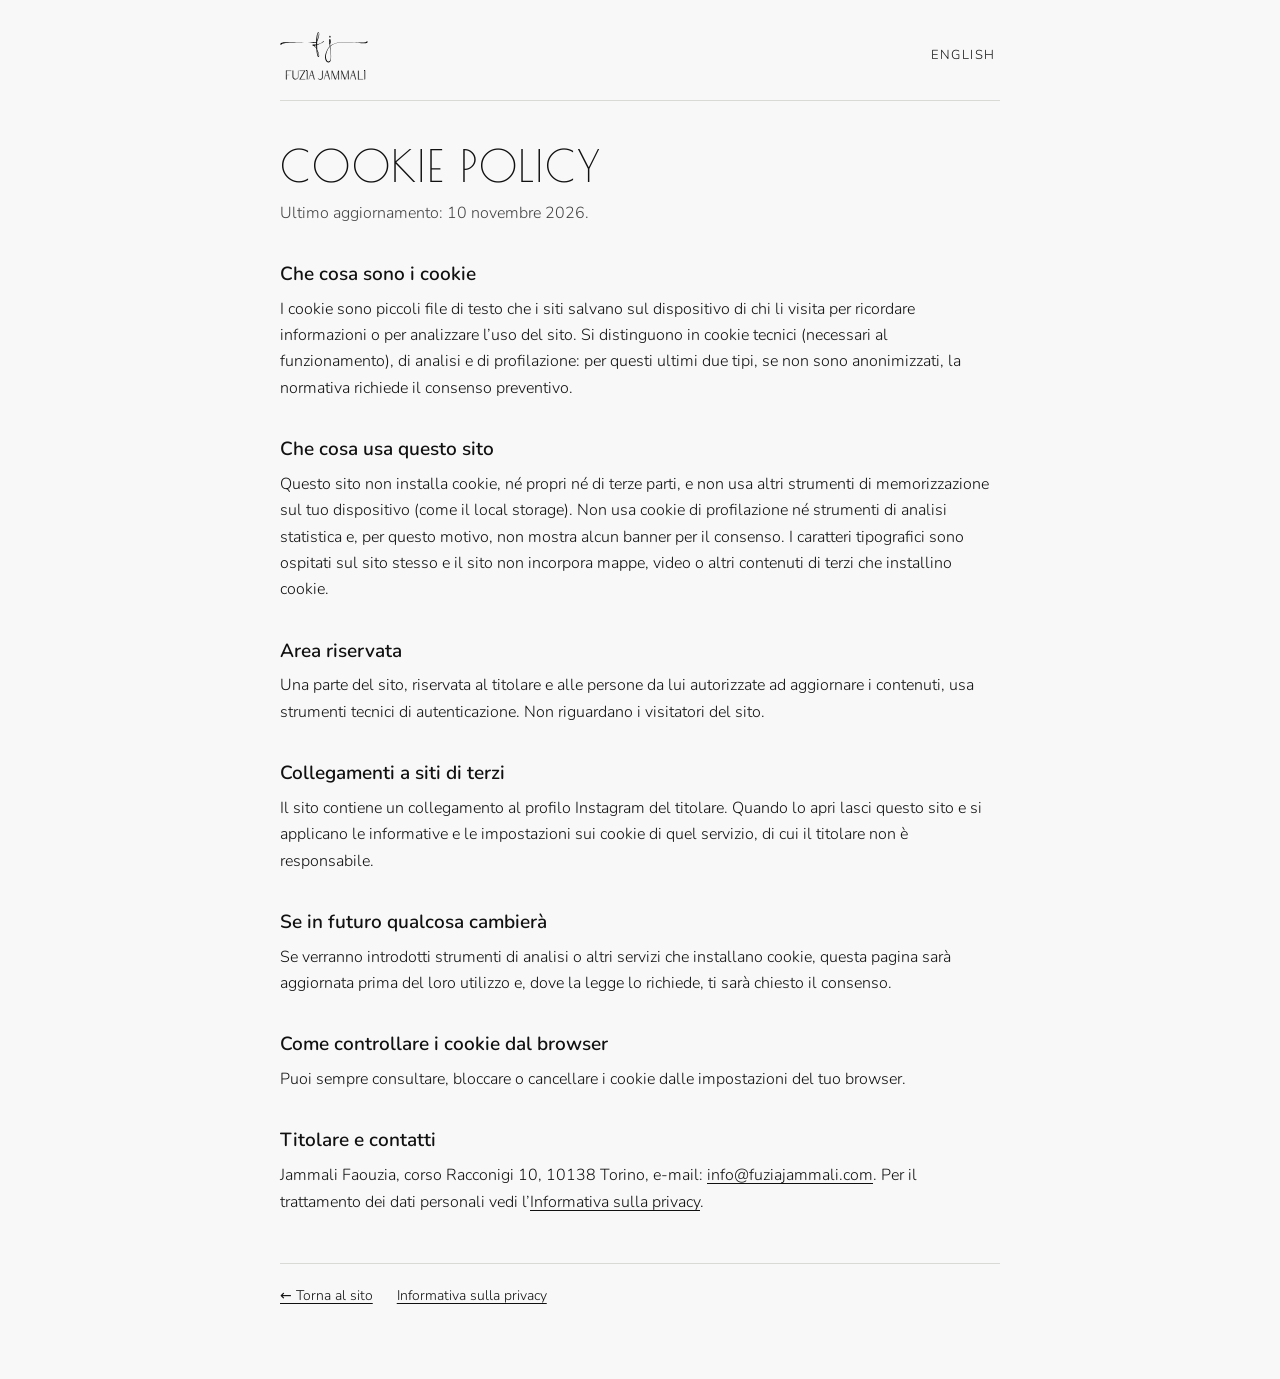
==== cookie/index.html @ 6a94ab1e "Privacy e cookie: pagine IT/EN, avviso sotto il modulo e link nel footer - privacy/, cookie/, en/pri" ====
<!DOCTYPE html>
<html lang="it">
<head>
  <meta charset="utf-8">
  <meta name="viewport" content="width=device-width, initial-scale=1">
  <title>Cookie Policy – Fuzia Jammali</title>
  <!-- BOZZA da far validare dal consulente prima della pubblicazione definitiva. SITO DI PROVA: rimuovere la riga seguente alla messa online -->
  <meta name="robots" content="noindex, nofollow">
  <link rel="icon" href="data:,">
  <link rel="stylesheet" href="../css/style.css">
  <link rel="stylesheet" href="../css/legal.css">
</head>
<body class="legal-page">
<main class="legal-wrap">
  <header class="legal-top">
    <a href="../" aria-label="Fuzia Jammali"><img src="../assets/img/logo.svg" alt="Fuzia Jammali"></a>
    <a class="lang-link" href="../en/cookie/" hreflang="en" lang="en">English</a>
  </header>

<h1>Cookie Policy</h1>
<p class="lead">Ultimo aggiornamento: 10 novembre 2026.</p>

<h2>Che cosa sono i cookie</h2>
<p>I cookie sono piccoli file di testo che i siti salvano sul dispositivo di chi li visita per ricordare informazioni o per analizzare l’uso del sito. Si distinguono in cookie tecnici (necessari al funzionamento), di analisi e di profilazione: per questi ultimi due tipi, se non sono anonimizzati, la normativa richiede il consenso preventivo.</p>

<h2>Che cosa usa questo sito</h2>
<p>Questo sito non installa cookie, né propri né di terze parti, e non usa altri strumenti di memorizzazione sul tuo dispositivo (come il local storage). Non usa cookie di profilazione né strumenti di analisi statistica e, per questo motivo, non mostra alcun banner per il consenso. I caratteri tipografici sono ospitati sul sito stesso e il sito non incorpora mappe, video o altri contenuti di terzi che installino cookie.</p>

<h2>Area riservata</h2>
<p>Una parte del sito, riservata al titolare e alle persone da lui autorizzate ad aggiornare i contenuti, usa strumenti tecnici di autenticazione. Non riguardano i visitatori del sito.</p>

<h2>Collegamenti a siti di terzi</h2>
<p>Il sito contiene un collegamento al profilo Instagram del titolare. Quando lo apri lasci questo sito e si applicano le informative e le impostazioni sui cookie di quel servizio, di cui il titolare non è responsabile.</p>

<h2>Se in futuro qualcosa cambierà</h2>
<p>Se verranno introdotti strumenti di analisi o altri servizi che installano cookie, questa pagina sarà aggiornata prima del loro utilizzo e, dove la legge lo richiede, ti sarà chiesto il consenso.</p>

<h2>Come controllare i cookie dal browser</h2>
<p>Puoi sempre consultare, bloccare o cancellare i cookie dalle impostazioni del tuo browser.</p>

<h2>Titolare e contatti</h2>
<p>Jammali Faouzia, corso Racconigi 10, 10138 Torino, e-mail: <a href="mailto:info@fuziajammali.com">info@fuziajammali.com</a>. Per il trattamento dei dati personali vedi l’<a href="../privacy/">Informativa sulla privacy</a>.</p>

  <nav class="legal-nav" aria-label="Link">
    <a href="../">← Torna al sito</a>
    <a href="../privacy/">Informativa sulla privacy</a>
  </nav>
</main>
</body>
</html>
---- css/style.css ----
/* ==========================================================
   Fuzia Jammali – foglio di stile
   Palette: #f8f8f8 sfondo e testi chiari · #111111 nero · #ffffff
   Font: Poiret One (titoli) · Nunito Light (testo) · Nunito SemiBold (titoli delle news)
   Impaginazione desktop: scala proporzionale al design (cqw).
   Ogni sezione definisce --u = larghezza del design di riferimento.
   ========================================================== */

@font-face{font-family:"Poiret One";font-weight:400;font-style:normal;font-display:swap;
  src:url("../assets/fonts/poiret-one-latin-ext-400-normal.woff2") format("woff2");
  unicode-range:U+0100-02BA,U+02BD-02C5,U+02C7-02CC,U+02CE-02D7,U+02DD-02FF,U+0304,U+0308,U+0329,U+1D00-1DBF,U+1E00-1E9F,U+1EF2-1EFF,U+2020,U+20A0-20AB,U+20AD-20C0,U+2113,U+2C60-2C7F,U+A720-A7FF}
@font-face{font-family:"Poiret One";font-weight:400;font-style:normal;font-display:swap;
  src:url("../assets/fonts/poiret-one-latin-400-normal.woff2") format("woff2");
  unicode-range:U+0000-00FF,U+0131,U+0152-0153,U+02BB-02BC,U+02C6,U+02DA,U+02DC,U+0304,U+0308,U+0329,U+2000-206F,U+20AC,U+2122,U+2191,U+2193,U+2212,U+2215,U+FEFF,U+FFFD}
@font-face{font-family:"Nunito";font-weight:300;font-style:normal;font-display:swap;
  src:url("../assets/fonts/nunito-latin-ext-300-normal.woff2") format("woff2");
  unicode-range:U+0100-02BA,U+02BD-02C5,U+02C7-02CC,U+02CE-02D7,U+02DD-02FF,U+0304,U+0308,U+0329,U+1D00-1DBF,U+1E00-1E9F,U+1EF2-1EFF,U+2020,U+20A0-20AB,U+20AD-20C0,U+2113,U+2C60-2C7F,U+A720-A7FF}
@font-face{font-family:"Nunito";font-weight:300;font-style:normal;font-display:swap;
  src:url("../assets/fonts/nunito-latin-300-normal.woff2") format("woff2");
  unicode-range:U+0000-00FF,U+0131,U+0152-0153,U+02BB-02BC,U+02C6,U+02DA,U+02DC,U+0304,U+0308,U+0329,U+2000-206F,U+20AC,U+2122,U+2191,U+2193,U+2212,U+2215,U+FEFF,U+FFFD}
@font-face{font-family:"Nunito";font-weight:600;font-style:normal;font-display:swap;
  src:url("../assets/fonts/nunito-latin-ext-600-normal.woff2") format("woff2");
  unicode-range:U+0100-02BA,U+02BD-02C5,U+02C7-02CC,U+02CE-02D7,U+02DD-02FF,U+0304,U+0308,U+0329,U+1D00-1DBF,U+1E00-1E9F,U+1EF2-1EFF,U+2020,U+20A0-20AB,U+20AD-20C0,U+2113,U+2C60-2C7F,U+A720-A7FF}
@font-face{font-family:"Nunito";font-weight:600;font-style:normal;font-display:swap;
  src:url("../assets/fonts/nunito-latin-600-normal.woff2") format("woff2");
  unicode-range:U+0000-00FF,U+0131,U+0152-0153,U+02BB-02BC,U+02C6,U+02DA,U+02DC,U+0304,U+0308,U+0329,U+2000-206F,U+20AC,U+2122,U+2191,U+2193,U+2212,U+2215,U+FEFF,U+FFFD}
@font-face{font-family:"Nunito";font-weight:300;font-style:italic;font-display:swap;
  src:url("../assets/fonts/nunito-latin-ext-300-italic.woff2") format("woff2");
  unicode-range:U+0100-02BA,U+02BD-02C5,U+02C7-02CC,U+02CE-02D7,U+02DD-02FF,U+0304,U+0308,U+0329,U+1D00-1DBF,U+1E00-1E9F,U+1EF2-1EFF,U+2020,U+20A0-20AB,U+20AD-20C0,U+2113,U+2C60-2C7F,U+A720-A7FF}
@font-face{font-family:"Nunito";font-weight:300;font-style:italic;font-display:swap;
  src:url("../assets/fonts/nunito-latin-300-italic.woff2") format("woff2");
  unicode-range:U+0000-00FF,U+0131,U+0152-0153,U+02BB-02BC,U+02C6,U+02DA,U+02DC,U+0304,U+0308,U+0329,U+2000-206F,U+20AC,U+2122,U+2191,U+2193,U+2212,U+2215,U+FEFF,U+FFFD}

:root{
  --bg:#f8f8f8;
  --ink:#111111;
  --white:#ffffff;
  --font-title:"Poiret One","Josefin Sans",sans-serif;
  --font-body:"Nunito",system-ui,sans-serif;
}

*,*::before,*::after{box-sizing:border-box}
html{-webkit-text-size-adjust:100%;scroll-behavior:smooth}
body{margin:0;background:var(--bg);color:var(--ink);font-family:var(--font-body);font-weight:300;overflow-x:hidden}
img{display:block;max-width:100%}
a{color:inherit}
.sr-only{position:absolute;width:1px;height:1px;overflow:hidden;clip:rect(0 0 0 0);white-space:nowrap}

/* --k = scala dell'impaginazione (1 = come nel design). Più basso = tutto più piccolo. */
.page{container-type:inline-size;max-width:1920px;margin:0 auto;background:var(--bg);--k:.85}
@media (min-width:1700px){.page{--k:.74}}

/* ---------- testata e hero ---------- */
.site-header{--u:calc(100cqw*var(--k)/1096);height:calc(106*var(--u));display:flex;align-items:center;justify-content:center}
.logo{height:calc(78*var(--u));width:auto}
/* selettore lingua IT | EN (resta nascosto finché esiste la versione inglese) */
.site-header{position:relative}
.lang{position:absolute;right:max(16px,calc(100cqw*(1 - var(--k))/2));top:50%;transform:translateY(-50%);display:flex;align-items:center;gap:.35em;
  font:300 max(12px,calc(11*var(--u)))/1 var(--font-body);letter-spacing:.14em}
.lang[hidden]{display:none}
.lang a{padding:.5em .25em;color:var(--ink);text-decoration:none;opacity:.5;transition:opacity .2s}
.lang a:hover,.lang a:focus-visible,.lang a[aria-current]{opacity:1}

.hero{position:relative;width:100%;aspect-ratio:16/9;overflow:hidden;background:#8d9096}
.hero__video{position:absolute;inset:0;width:100%;height:100%;object-fit:contain;display:block;cursor:pointer}
/* schermi più larghi di 1920 px: il video resta a tutta larghezza ma non supera l'altezza dello schermo (taglia solo un po' sopra e sotto) */
@media (min-width:1921px){
  .hero{aspect-ratio:auto;height:min(56.25vw,calc(100vh - 137px))}
  .hero__video{object-fit:cover;object-position:50% 25%}
}
.hero__sound{position:absolute;right:max(14px,1.6%);top:max(14px,2.8%);width:44px;height:44px;padding:11px;border:1px solid rgba(255,255,255,.7);
  border-radius:50%;background:rgba(17,17,17,.35);color:var(--white);cursor:pointer;transition:background .25s}
.hero__sound:hover{background:rgba(17,17,17,.6)}
.hero__sound svg{width:100%;height:100%;display:block}
.hero__sound .i-on,.hero__sound[aria-pressed="true"] .i-off{display:none}
.hero__sound[aria-pressed="true"] .i-on{display:block}

/* ---------- sezioni a composizione libera ---------- */
.sec{position:relative;height:calc(var(--hh)*var(--u));--ox:calc(100cqw*(1 - var(--k))/2)}
.it{position:absolute;margin:0;
  left:calc(var(--x)*var(--u) + var(--ox));
  top:calc((var(--y) - var(--y0))*var(--u));
  width:calc(var(--w,0)*var(--u))}
.it:not([style*="--w"]){width:auto}
figure.it,.slider{height:calc(var(--h)*var(--u))}
figure.it img,.slider>img{width:100%;height:100%;object-fit:cover}

.bgband{position:absolute;left:0;right:0;top:calc((var(--y) - var(--y0))*var(--u));height:calc(var(--h)*var(--u))}
.bgband img{display:block;width:100%;height:100%;object-fit:cover;object-position:left center}

/* ---------- titoli ---------- */
.t,.body{z-index:2}
.t{pointer-events:none}   /* i titoli non devono coprire i click su ciò che sta sotto (es. i pallini dello slider) */
.t{font-family:var(--font-title);font-weight:400;text-transform:uppercase;white-space:nowrap;letter-spacing:.03em;
  font-size:calc(var(--fs)*var(--u)*var(--fit,1));line-height:calc(var(--lh)*var(--u));
  top:calc((var(--y) - var(--y0) - var(--fs)*.115)*var(--u))}
.t--box{top:calc((var(--y) - var(--y0))*var(--u))}
.t .l{display:block;min-height:calc(var(--lh)*var(--u))}
.bx{display:block;width:fit-content;background:var(--ink);color:var(--bg);line-height:.94;
  padding:0 var(--bpr,var(--bp,.2em)) 0 var(--bpl,var(--bp,.2em));margin-left:calc(-1*var(--bpl,var(--bp,.2em)))}
.t--band .bx{padding-block:.06em;margin-block:-.06em}   /* bande un po' più alte, senza spostare le righe */

/* ---------- testi ---------- */
.body{font-family:var(--font-body);font-weight:300;font-size:calc(1.3cqw*var(--k));line-height:1.6;letter-spacing:.13em;white-space:nowrap;color:var(--ink)}
.body--dark{color:#14110f}
/* "Il dialogo tra opposti": su desktop la fascia è scura, quindi "Tra" e il testo vanno in chiaro (su telefono stanno su fondo bianco) */
@media (min-width:801px){
  .l--lt{color:var(--bg)}
  .body--dark{color:var(--bg)}
}
.body cite{font-style:italic}
blockquote.body{margin:0}
.body{top:calc((var(--y) - var(--y0))*var(--u))}

/* ---------- slider ---------- */
.slider>img{transition:opacity .45s ease}
.slider>img{cursor:pointer}
.slider__arrow{position:absolute;top:50%;width:calc(20*var(--u));height:calc(20*var(--u));margin-top:calc(-10*var(--u));padding:0;border:0;border-radius:50%;
  background:rgba(255,255,255,.72);color:var(--ink);cursor:pointer;display:flex;align-items:center;justify-content:center;transition:background .2s ease}
.slider__arrow:hover{background:#fff}
.slider__arrow svg{width:55%;height:55%}
.slider__arrow--prev{left:calc(8*var(--u))}
.slider__arrow--next{right:calc(8*var(--u))}
.slider__dots{position:absolute;left:calc(64*var(--u));top:calc(100% + 1*var(--u));display:flex}
.slider__dots button{position:relative;width:calc(14*var(--u));height:calc(14*var(--u));padding:0;border:0;background:none;cursor:pointer}
.slider__dots button::before{content:"";position:absolute;left:50%;top:50%;width:calc(3.6*var(--u));height:calc(3.6*var(--u));
  margin:calc(-1.8*var(--u)) 0 0 calc(-1.8*var(--u));border-radius:50%;background:var(--ink);opacity:.45}
.slider__dots button[aria-selected="true"]::before{opacity:1}


/* ---------- stampa / news ----------
   Sezione a flusso (non a composizione libera): le card arrivano da data/news.json.
   1 unità = 1/1600 della larghezza pagina, come nel layout di riferimento. */
.news{--u:calc(100cqw/1600);padding:calc(85*var(--u)) 0 calc(150*var(--u))}
.news[hidden]{display:none}
.news__in{width:calc(1204*var(--u));margin:0 auto}
.news__bar{height:calc(20*var(--u));background:var(--ink)}
.news__list{display:grid;grid-template-columns:repeat(3,calc(329*var(--u)));justify-content:space-between;
  gap:calc(90*var(--u)) 0;margin-top:calc(68*var(--u))}
.news__card{position:relative;display:flex;flex-direction:column;min-width:0}
.news__img{width:100%;aspect-ratio:1;object-fit:cover;background:#e9e9e7}
.news__head{margin:calc(21*var(--u)) 0 0;font-weight:600;font-size:max(12.5px,calc(17*var(--u)));line-height:1.3}
.news__head a{text-decoration:underline;text-decoration-thickness:1px;text-underline-offset:.2em;text-decoration-color:rgba(17,17,17,.55)}
.news__head a:hover{text-decoration-color:var(--ink)}
.news__src{display:block}
.news__text{margin:1.3em 0 0;font-size:max(12.5px,calc(17*var(--u)));line-height:1.3;white-space:pre-line}
.js .news__card{animation:newsIn 1.4s var(--ease) both}
@keyframes newsIn{from{opacity:0;transform:translateY(24px)}to{opacity:1;transform:none}}
@media (prefers-reduced-motion:reduce){.js .news__card{animation:none}}

/* ---------- footer / contatti ---------- */
.foot{background:var(--ink);color:var(--bg);overflow:hidden}
.foot__photo{position:absolute;right:0;top:0;height:100%;width:calc(197*var(--u) + var(--ox));object-fit:cover;object-position:center top;
  -webkit-mask-image:linear-gradient(to right,transparent,#000 30%);mask-image:linear-gradient(to right,transparent,#000 30%)}
.t--sm{letter-spacing:.06em}
.form{position:relative;height:calc(198*var(--u))}
.form label{display:block}
.form input:not(.hp),.form textarea{display:block;width:100%;height:calc(32*var(--u));margin:0 0 calc(9*var(--u));padding:calc(12*var(--u)) 0 0;
  background:transparent;border:0;border-bottom:calc(.8*var(--u)) solid #6f6f6d;border-radius:0;resize:none;overflow:hidden;
  color:var(--bg);font:300 calc(1.2cqw*var(--k))/1.4 var(--font-body);letter-spacing:.14em}
.form ::placeholder{color:#cfcfcd;opacity:1}
.form input:focus,.form textarea:focus{outline:none;border-bottom-color:var(--bg)}
.form button{position:absolute;right:0;top:calc(140*var(--u));padding:calc(2*var(--u)) 0;border:0;background:none;color:var(--bg);
  font:400 calc(10*var(--u))/1 var(--font-title);letter-spacing:.2em;text-transform:uppercase;cursor:pointer}
.form button:hover{text-decoration:underline}
.form__msg{position:absolute;left:0;top:calc(190*var(--u));margin:0;font-size:calc(1cqw*var(--k));letter-spacing:.08em}
.form__note{position:absolute;left:0;right:0;top:calc(163*var(--u));margin:0;font-size:max(10px,calc(.9cqw*var(--k)));line-height:1.45;letter-spacing:.04em;color:#cfcfcd}
.form__note a,.legal a{color:inherit;text-underline-offset:.2em}
.legal{margin:0;font-size:max(10px,calc(.9cqw*var(--k)));letter-spacing:.06em;color:#cfcfcd;white-space:nowrap}
.legal a{text-decoration:none}
.legal a:hover,.legal a:focus-visible{text-decoration:underline}
.hp{position:absolute;left:-9999px;opacity:0}
.social{display:flex;gap:calc(14*var(--u))}
.ic{display:block;width:calc(14*var(--u));height:calc(14*var(--u));background:currentColor;
  -webkit-mask:var(--ico) center/contain no-repeat;mask:var(--ico) center/contain no-repeat}
.ic--instagram{--ico:url("../assets/icons/instagram.svg")}
.mail{font-size:calc(1.05cqw*var(--k));letter-spacing:.1em;text-decoration:none;white-space:nowrap}

/* ---------- foto a filo pagina ---------- */
figure.bleed-l{left:0;width:calc(var(--w)*var(--u) + var(--ox))}
.grp{position:absolute;inset:0;pointer-events:none}
.grp>*{pointer-events:auto}

/* ==========================================================
   MOVIMENTO (attivo solo con JS e senza "riduci movimento")
   Solo: titoli grandi, immagini a tutta larghezza, gruppi di foto come blocco unico.
   ========================================================== */
:root{--ease:cubic-bezier(.19,1,.22,1);--dur:2.4s}

/* titoli grandi: ogni riga scende dall'alto dentro la sua maschera */
.js h2.t:not(.t--sm) .l{clip-path:inset(-.25em -.2em -.1em -.2em)}
.js h2.t:not(.t--sm) .rv{display:block;transform:translateY(-115%);opacity:0;
  transition:transform var(--dur) var(--ease),opacity 1.1s ease;transition-delay:calc(var(--i,0)*.28s)}
.js h2.t.is-in .rv{transform:none;opacity:1}

/* immagini a tutta larghezza: si aprono dall'alto verso il basso (nessuno zoom) */
.bgband__in{position:absolute;inset:0;overflow:hidden}
.js .bgband__in{clip-path:inset(0 0 100% 0);transition:clip-path 2.6s var(--ease)}
.js .bgband.is-in .bgband__in{clip-path:inset(0)}

/* gruppi di foto e foto singole: un unico blocco che compare */
.js .grp,.js .solo{opacity:0;transform:translateY(24px);transition:opacity 1.6s ease,transform 2s var(--ease)}
.js .grp.is-in,.js .solo.is-in{opacity:1;transform:none}


/* ==========================================================
   MOBILE (fino a 800 px)
   Stessa logica del desktop: composizione scalata, coordinate dedicate
   (--mx --my --mw --mh, e --mfs/--mlh per i titoli) in index.html.
   Larghezza di riferimento 390 px; sui tablet la composizione si ferma a 520 px e resta centrata.
   ========================================================== */
@media (max-width:800px){
  .sec,.site-header{--um:calc(min(100cqw,520px)/390)}
  .sec{--ox:calc((100cqw - min(100cqw,520px))/2);height:calc(var(--mhh)*var(--um))}

  /* testata e video */
  .site-header{height:calc(64*var(--um))}
  .logo{height:calc(42*var(--um))}
  .lang{right:max(12px,calc((100cqw - min(100cqw,520px))/2 + 12px));font-size:calc(12*var(--um))}

  /* posizioni */
  .it{left:calc(var(--mx)*var(--um) + var(--ox));top:calc(var(--my)*var(--um))}
  .it[style*="--mw"]{width:calc(var(--mw)*var(--um))}
  figure.it,.slider{height:calc(var(--mh)*var(--um))}
  figure.bleed-l{left:0;width:calc(var(--mw)*var(--um) + var(--ox))}
  .bgband{top:calc(var(--my)*var(--um));height:calc(var(--mh)*var(--um))}

  /* titoli */
  .t{font-size:calc(var(--mfs)*var(--um)*var(--fit,1));line-height:calc(var(--mlh)*var(--um));
    top:calc((var(--my) - var(--mfs)*.115)*var(--um))}
  .t--box{top:calc(var(--my)*var(--um))}
  .t .l{min-height:calc(var(--mlh)*var(--um))}

  /* testi: vanno a capo da soli */
  .body{font-size:calc(13*var(--um));line-height:1.7;letter-spacing:.1em;white-space:normal;top:calc(var(--my)*var(--um))}
  .d{display:none}

  /* slider */
  .slider__arrow{width:calc(36*var(--um));height:calc(36*var(--um));margin-top:calc(-18*var(--um))}
  .slider__arrow--prev{left:calc(8*var(--um))}
  .slider__arrow--next{right:calc(8*var(--um))}
  .slider__dots{left:calc(342*var(--um)/2 - 84*var(--um));top:calc(100% + 2*var(--um))}
  .slider__dots button{width:calc(24*var(--um));height:calc(24*var(--um))}
  .slider__dots button::before{width:calc(6*var(--um));height:calc(6*var(--um));margin:calc(-3*var(--um)) 0 0 calc(-3*var(--um))}

  /* stampa / news: una card per riga */
  .news{--u:calc(min(100cqw,520px)/390);padding:calc(56*var(--u)) 0 calc(90*var(--u))}
  .news__in{width:calc(342*var(--u))}
  .news__bar{height:calc(10*var(--u))}
  .news__list{grid-template-columns:1fr;gap:calc(56*var(--u));margin-top:calc(32*var(--u))}
  .news__head,.news__text{font-size:calc(15*var(--u))}
  .news__head{margin-top:calc(16*var(--u))}
  
  /* footer */
  .form{height:calc(330*var(--um))}
  .form input:not(.hp),.form textarea{height:calc(46*var(--um));margin-bottom:calc(8*var(--um));padding-top:calc(16*var(--um));
    font-size:calc(13*var(--um));border-bottom-width:1px}
  .form button{top:calc(226*var(--um));font-size:calc(14*var(--um))}
  .form__msg{top:calc(302*var(--um));font-size:calc(11*var(--um))}
  .form__note{top:calc(254*var(--um));font-size:calc(10.5*var(--um))}
  .legal{font-size:calc(10.5*var(--um));white-space:normal}
  .social{gap:calc(22*var(--um))}
  .ic{width:calc(24*var(--um));height:calc(24*var(--um))}
  .mail{font-size:calc(11*var(--um));top:calc(var(--my)*var(--um))}
  .foot__photo{left:0;right:auto;top:calc(700*var(--um));width:100%;height:calc(440*var(--um));object-position:center 35%;
    -webkit-mask-image:linear-gradient(to bottom,transparent,#000 30%);mask-image:linear-gradient(to bottom,transparent,#000 30%)}
}

/* parallasse dentro le due foto grandi: l'immagine è un po' più alta del riquadro e scorre più lenta della pagina
   (valore --pp impostato da js/motion.js; ampiezza in motion.js, costante PAR) */
.js .bgband,.js figure.solo.bleed-l{overflow:hidden}
.js .bgband img[data-par],.js figure.it img[data-par]{position:absolute;left:0;top:-9%;width:100%;height:118%;
  transform:translate3d(0,var(--pp,0px),0)}
---- css/legal.css ----
body.legal-page{background:var(--bg);color:var(--ink);font-family:var(--font-body);font-weight:300;font-size:16px;line-height:1.65}
.legal-wrap{max-width:760px;margin:0 auto;padding:24px 20px 72px}
.legal-top{display:flex;align-items:center;justify-content:space-between;gap:16px;padding:8px 0 20px;border-bottom:1px solid #d9d9d6}
.legal-top img{height:48px;width:auto}
.legal-top .lang-link{font-size:13px;letter-spacing:.12em;text-transform:uppercase;text-decoration:none;padding:8px 4px}
.legal-top .lang-link:hover{text-decoration:underline}
.legal-wrap h1{font-family:var(--font-title);font-weight:400;font-size:clamp(28px,5vw,44px);text-transform:uppercase;letter-spacing:.03em;line-height:1.15;margin:40px 0 8px}
.legal-wrap .lead{margin:0 0 32px;color:#444}
.legal-wrap h2{font-weight:600;font-size:19px;line-height:1.35;margin:36px 0 8px}
.legal-wrap h3{font-weight:600;font-size:16px;margin:24px 0 6px}
.legal-wrap p,.legal-wrap ul{margin:0 0 14px}
.legal-wrap ul{padding-left:22px}
.legal-wrap li{margin-bottom:6px}
.legal-wrap a{text-underline-offset:.18em}
.legal-nav{display:flex;flex-wrap:wrap;gap:8px 24px;margin-top:48px;padding-top:20px;border-top:1px solid #d9d9d6;font-size:14px}
@media (max-width:600px){.legal-wrap{padding:16px 16px 56px}.legal-top img{height:40px}}
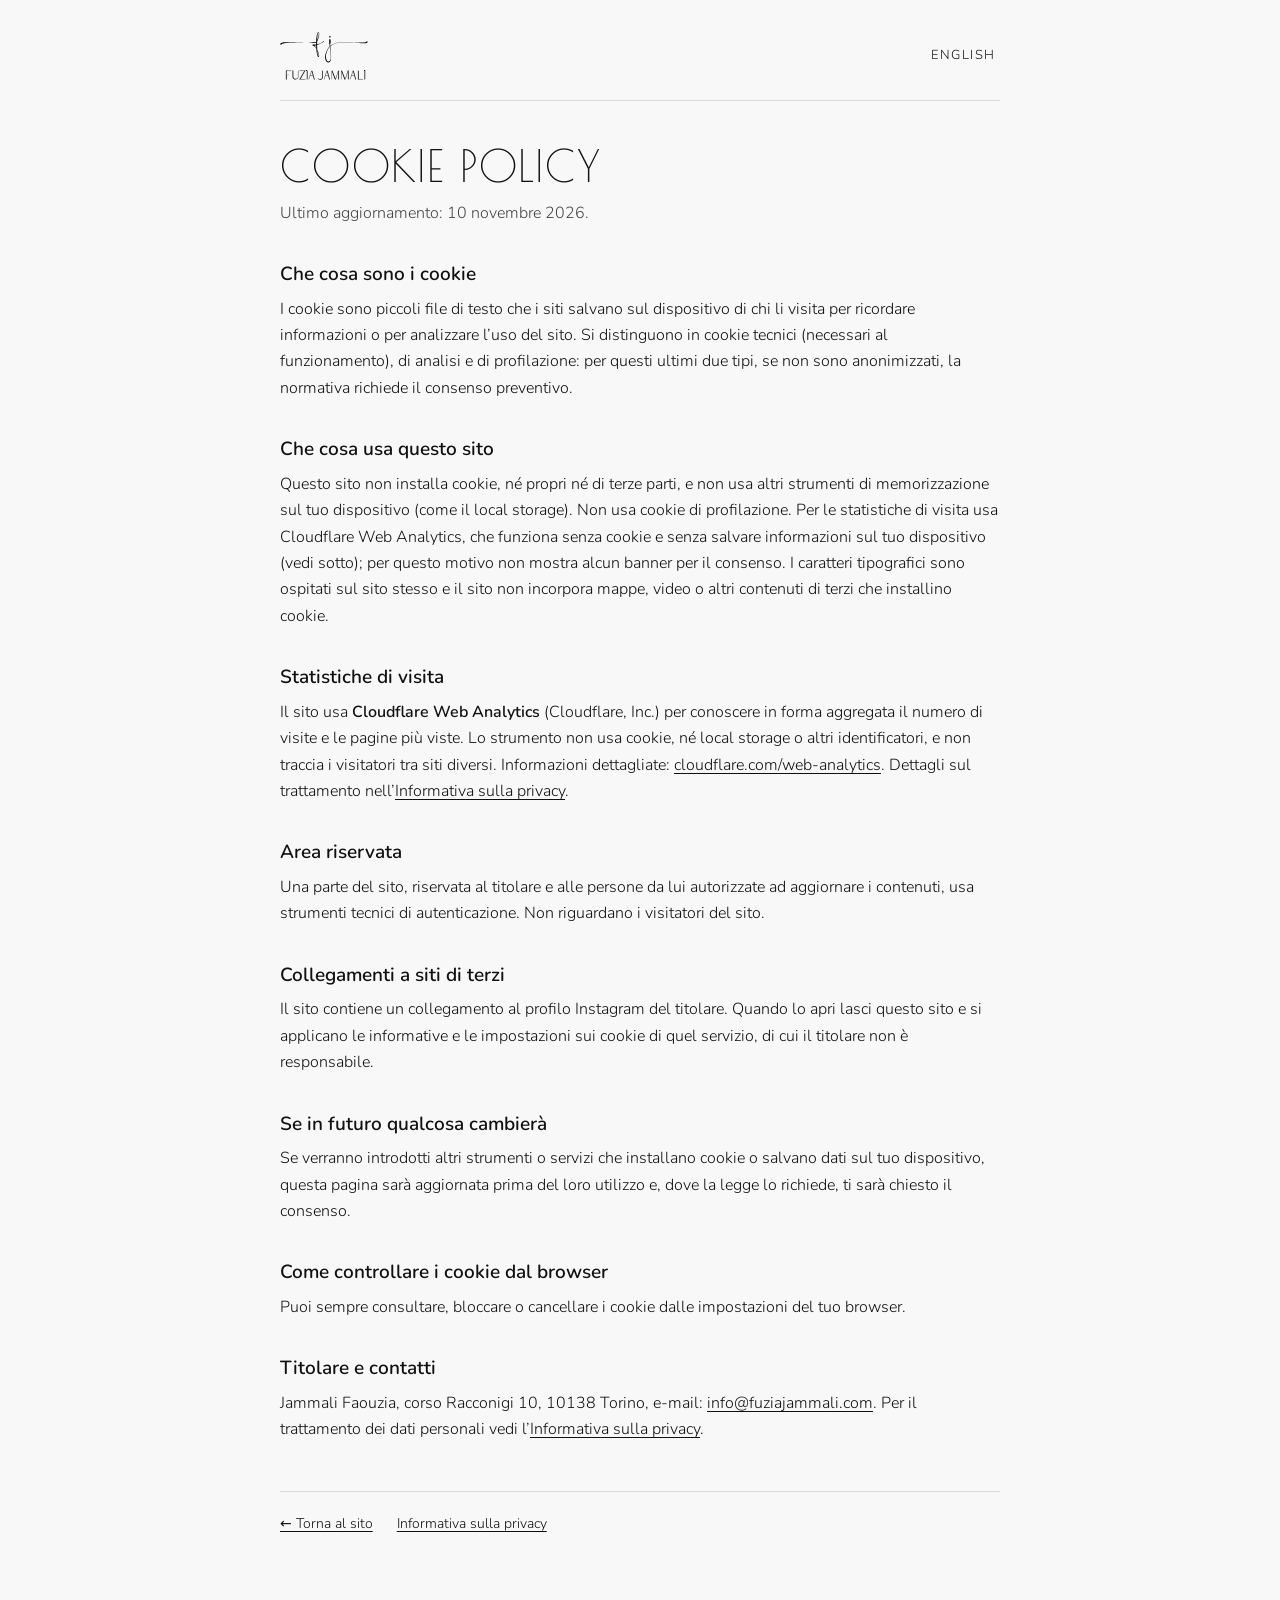
==== commit b829a39d: "Cloudflare Web Analytics (senza cookie): policy IT/EN aggiornate, caricamento con token in config, c" ====
--- a/cookie/index.html
+++ b/cookie/index.html
@@ -24,7 +24,10 @@
 <p>I cookie sono piccoli file di testo che i siti salvano sul dispositivo di chi li visita per ricordare informazioni o per analizzare l’uso del sito. Si distinguono in cookie tecnici (necessari al funzionamento), di analisi e di profilazione: per questi ultimi due tipi, se non sono anonimizzati, la normativa richiede il consenso preventivo.</p>
 
 <h2>Che cosa usa questo sito</h2>
-<p>Questo sito non installa cookie, né propri né di terze parti, e non usa altri strumenti di memorizzazione sul tuo dispositivo (come il local storage). Non usa cookie di profilazione né strumenti di analisi statistica e, per questo motivo, non mostra alcun banner per il consenso. I caratteri tipografici sono ospitati sul sito stesso e il sito non incorpora mappe, video o altri contenuti di terzi che installino cookie.</p>
+<p>Questo sito non installa cookie, né propri né di terze parti, e non usa altri strumenti di memorizzazione sul tuo dispositivo (come il local storage). Non usa cookie di profilazione. Per le statistiche di visita usa Cloudflare Web Analytics, che funziona senza cookie e senza salvare informazioni sul tuo dispositivo (vedi sotto); per questo motivo non mostra alcun banner per il consenso. I caratteri tipografici sono ospitati sul sito stesso e il sito non incorpora mappe, video o altri contenuti di terzi che installino cookie.</p>
+
+<h2>Statistiche di visita</h2>
+<p>Il sito usa <strong>Cloudflare Web Analytics</strong> (Cloudflare, Inc.) per conoscere in forma aggregata il numero di visite e le pagine più viste. Lo strumento non usa cookie, né local storage o altri identificatori, e non traccia i visitatori tra siti diversi. Informazioni dettagliate: <a href="https://www.cloudflare.com/web-analytics/" target="_blank" rel="noopener noreferrer">cloudflare.com/web-analytics</a>. Dettagli sul trattamento nell’<a href="../privacy/">Informativa sulla privacy</a>.</p>
 
 <h2>Area riservata</h2>
 <p>Una parte del sito, riservata al titolare e alle persone da lui autorizzate ad aggiornare i contenuti, usa strumenti tecnici di autenticazione. Non riguardano i visitatori del sito.</p>
@@ -33,7 +36,7 @@
 <p>Il sito contiene un collegamento al profilo Instagram del titolare. Quando lo apri lasci questo sito e si applicano le informative e le impostazioni sui cookie di quel servizio, di cui il titolare non è responsabile.</p>
 
 <h2>Se in futuro qualcosa cambierà</h2>
-<p>Se verranno introdotti strumenti di analisi o altri servizi che installano cookie, questa pagina sarà aggiornata prima del loro utilizzo e, dove la legge lo richiede, ti sarà chiesto il consenso.</p>
+<p>Se verranno introdotti altri strumenti o servizi che installano cookie o salvano dati sul tuo dispositivo, questa pagina sarà aggiornata prima del loro utilizzo e, dove la legge lo richiede, ti sarà chiesto il consenso.</p>
 
 <h2>Come controllare i cookie dal browser</h2>
 <p>Puoi sempre consultare, bloccare o cancellare i cookie dalle impostazioni del tuo browser.</p>
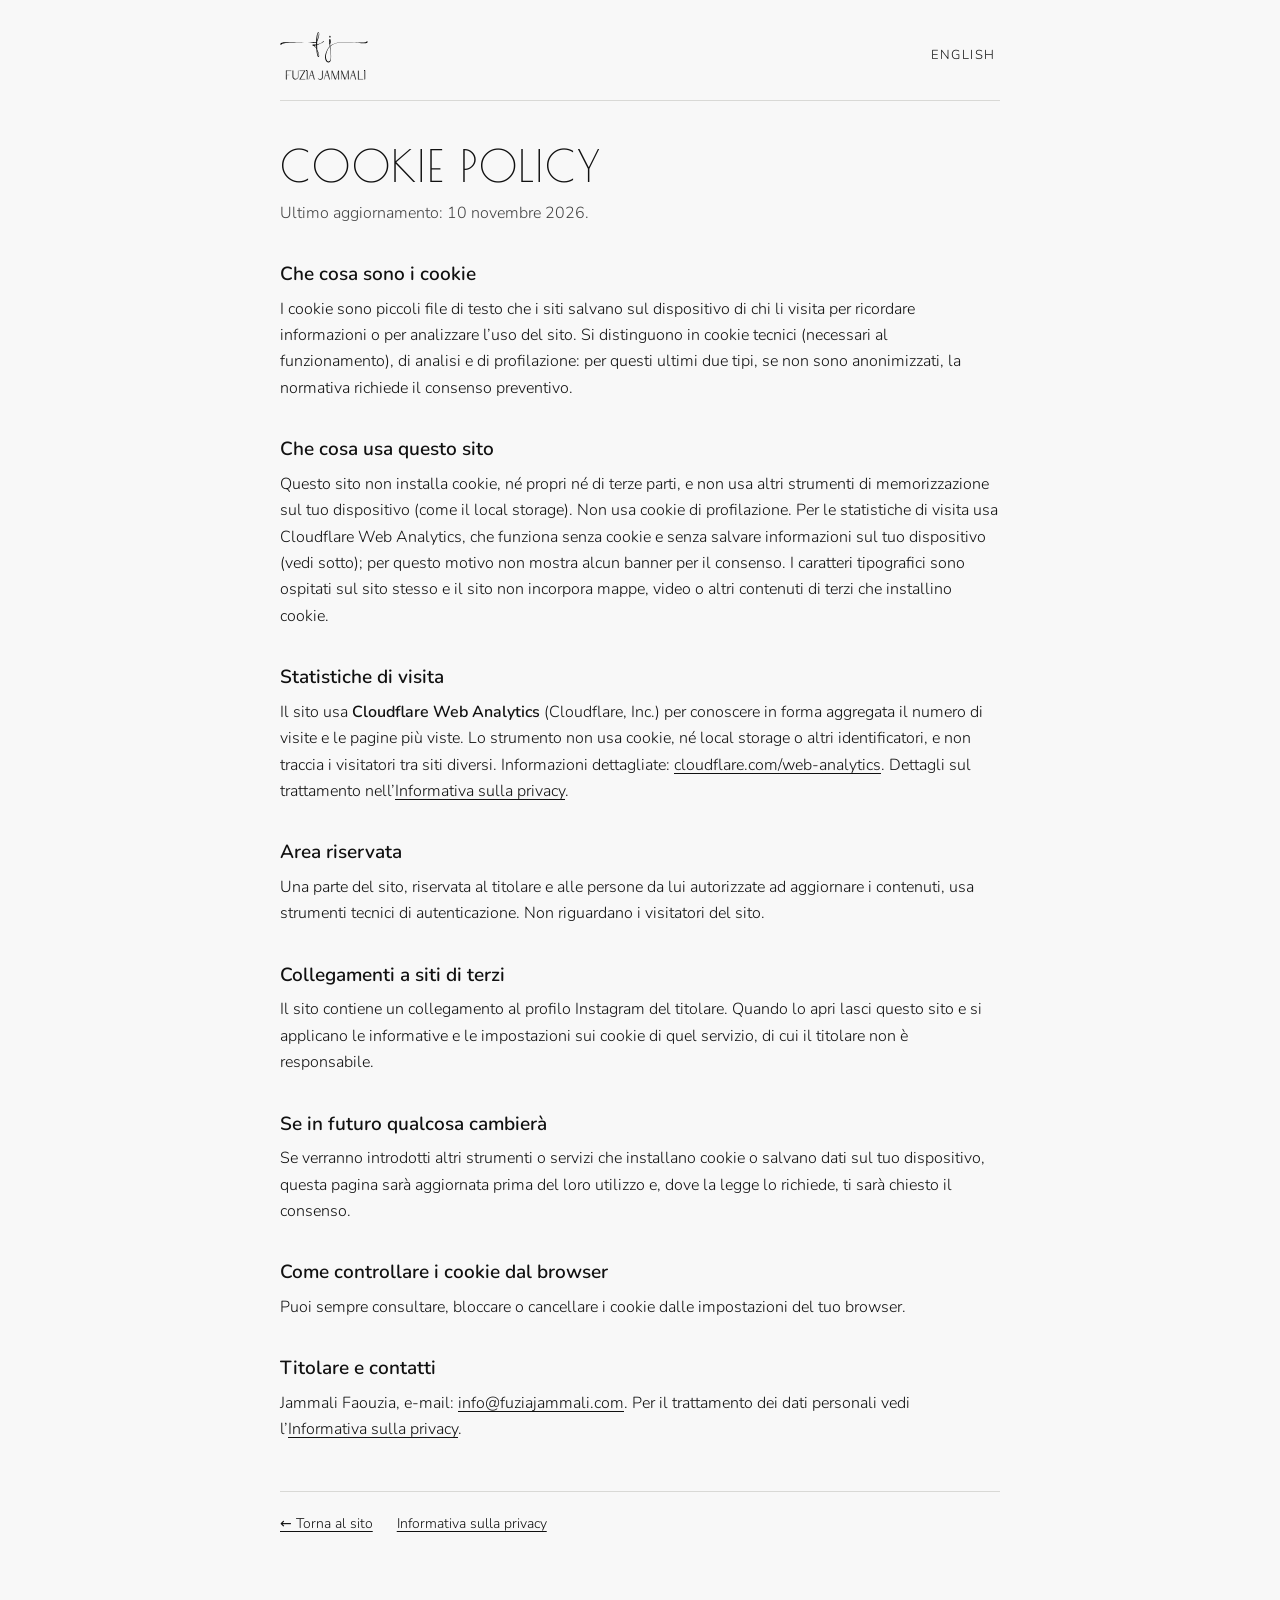
==== commit a938712e: "Toglie l'indirizzo dal sito e dalle policy; titolo "Press" sopra le notizie Co-Authored-By: Claude S" ====
--- a/cookie/index.html
+++ b/cookie/index.html
@@ -42,7 +42,7 @@
 <p>Puoi sempre consultare, bloccare o cancellare i cookie dalle impostazioni del tuo browser.</p>
 
 <h2>Titolare e contatti</h2>
-<p>Jammali Faouzia, corso Racconigi 10, 10138 Torino, e-mail: <a href="mailto:info@fuziajammali.com">info@fuziajammali.com</a>. Per il trattamento dei dati personali vedi l’<a href="../privacy/">Informativa sulla privacy</a>.</p>
+<p>Jammali Faouzia, e-mail: <a href="mailto:info@fuziajammali.com">info@fuziajammali.com</a>. Per il trattamento dei dati personali vedi l’<a href="../privacy/">Informativa sulla privacy</a>.</p>
 
   <nav class="legal-nav" aria-label="Link">
     <a href="../">← Torna al sito</a>
--- a/css/style.css
+++ b/css/style.css
@@ -135,8 +135,9 @@
 .news[hidden]{display:none}
 .news__in{width:calc(1204*var(--u));margin:0 auto}
 .news__bar{height:calc(20*var(--u));background:var(--ink)}
+.news__title{margin:calc(34*var(--u)) 0 0;font:400 calc(34*var(--u))/1 var(--font-title);letter-spacing:.12em;text-transform:uppercase}
 .news__list{display:grid;grid-template-columns:repeat(3,calc(329*var(--u)));justify-content:space-between;
-  gap:calc(90*var(--u)) 0;margin-top:calc(68*var(--u))}
+  gap:calc(90*var(--u)) 0;margin-top:calc(40*var(--u))}
 .news__card{position:relative;display:flex;flex-direction:column;min-width:0}
 .news__img{width:100%;aspect-ratio:1;object-fit:cover;background:#e9e9e7}
 .news__head{margin:calc(21*var(--u)) 0 0;font-weight:600;font-size:max(12.5px,calc(17*var(--u)));line-height:1.3}
@@ -247,7 +248,8 @@
   .news{--u:calc(min(100cqw,520px)/390);padding:calc(56*var(--u)) 0 calc(90*var(--u))}
   .news__in{width:calc(342*var(--u))}
   .news__bar{height:calc(10*var(--u))}
-  .news__list{grid-template-columns:1fr;gap:calc(56*var(--u));margin-top:calc(32*var(--u))}
+  .news__title{margin-top:calc(22*var(--u));font-size:calc(26*var(--u))}
+  .news__list{grid-template-columns:1fr;gap:calc(56*var(--u));margin-top:calc(26*var(--u))}
   .news__head,.news__text{font-size:calc(15*var(--u))}
   .news__head{margin-top:calc(16*var(--u))}
   
